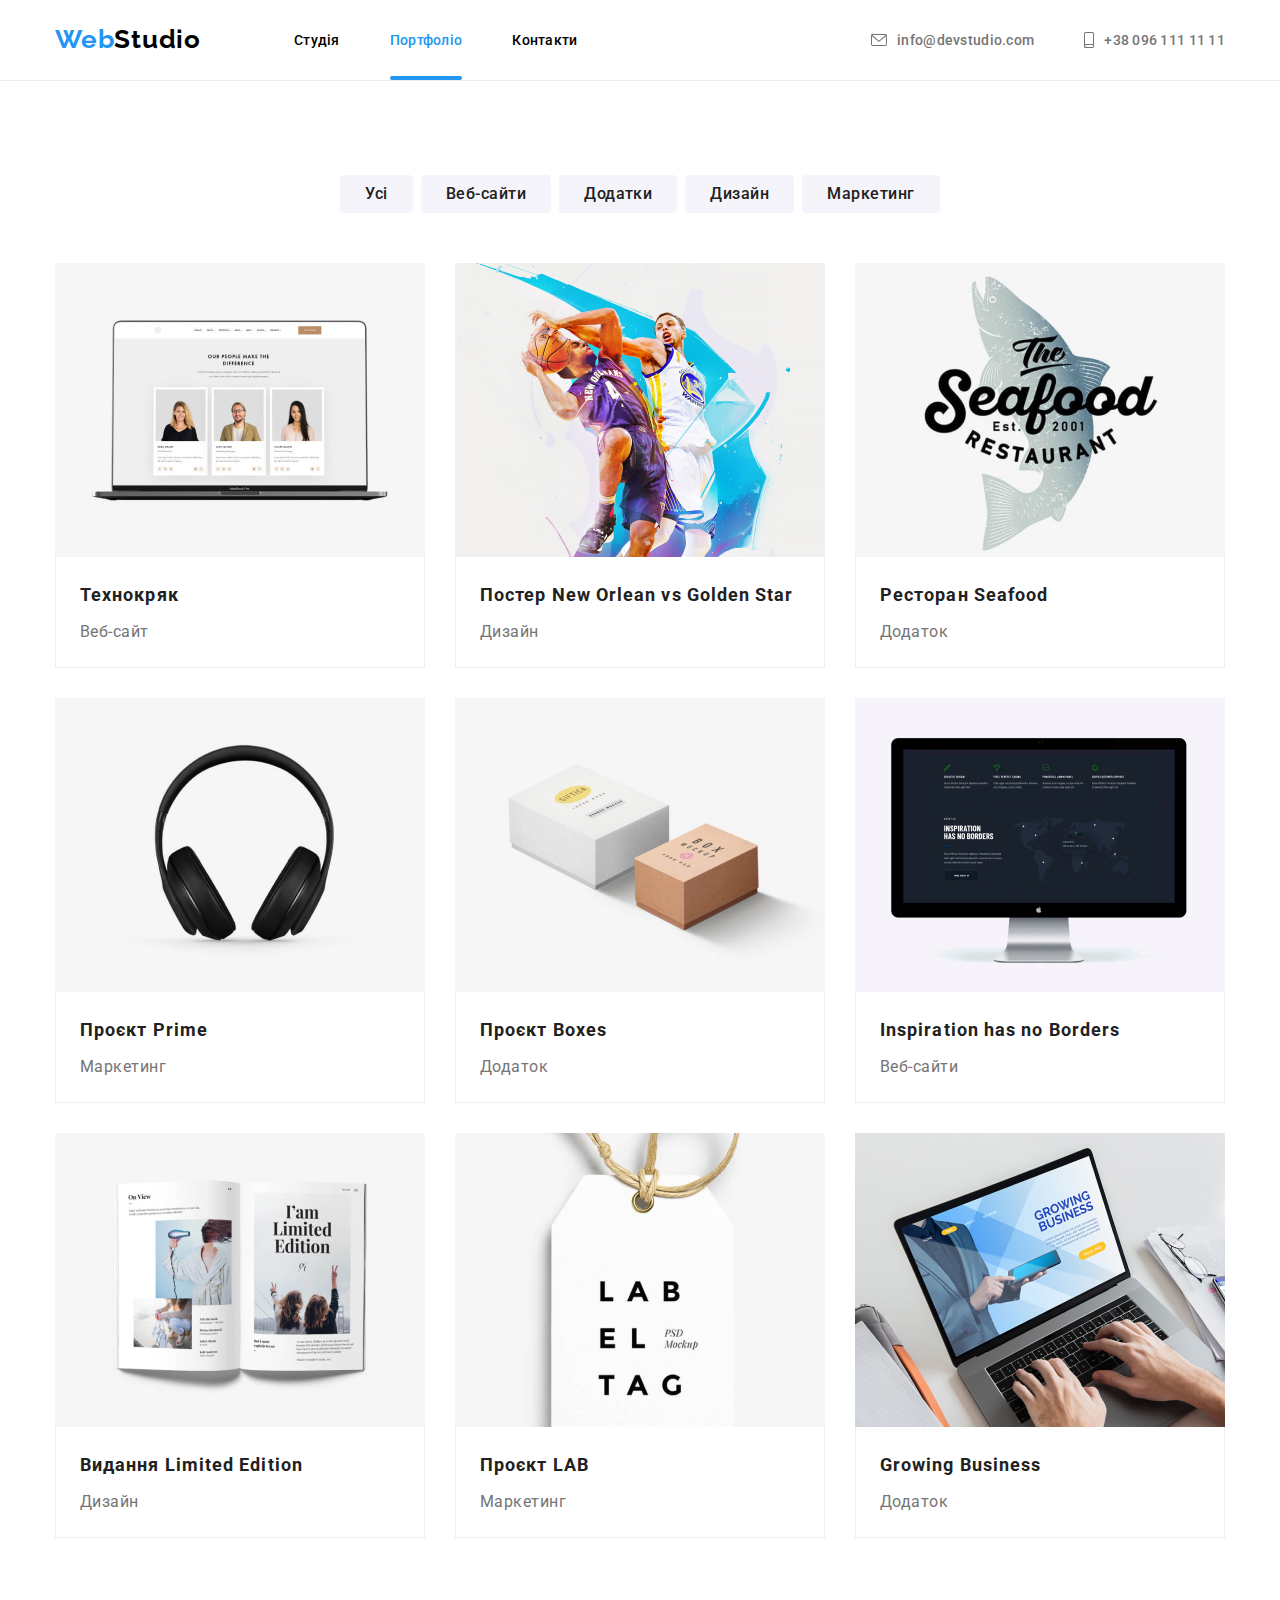
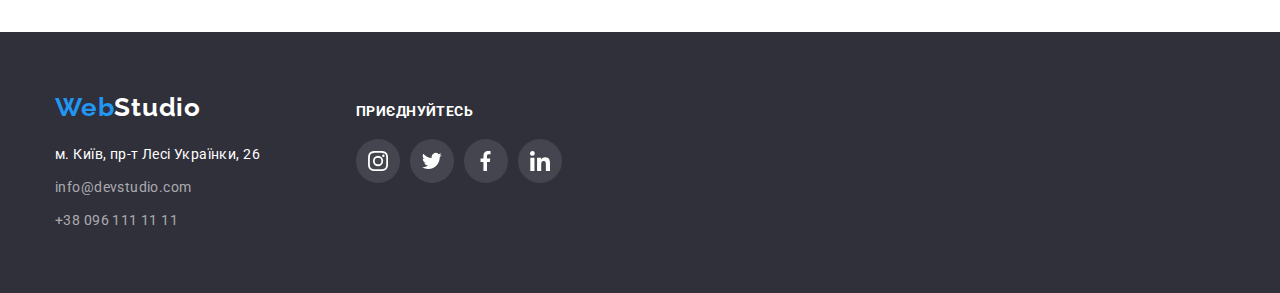
==== portfolio.html @ fac085cd "hw6 start" ====
<!DOCTYPE html>
<html lang="uk">
  <head>
    <meta charset="UTF-8" />
    <meta http-equiv="X-UA-Compatible" content="IE=edge" />
    <meta name="viewport" content="width=device-width, initial-scale=1.0" />
    <link rel="preconnect" href="https://fonts.googleapis.com" />
    <link rel="preconnect" href="https://fonts.gstatic.com" crossorigin />
    <link
      href="https://fonts.googleapis.com/css2?family=Raleway:wght@700&family=Roboto:wght@400;500;700;900&display=swap"
      rel="stylesheet"
    />
    <title>Web Studio</title>

    <link
      rel="stylesheet"
      href="./modern-normalize-main/modern-normalize.css"
    />

    <link rel="stylesheet" href="./css/styles.css" />
  </head>

  <body>
    <header class="header">
      <div class="container posstion">
        <a class="logo" href="./index.html"
          ><span class="logo-part1">Web</span
          ><span class="logo-part2">Studio</span>
        </a>

        <nav class="nav-item">
          <ul class="nav-menu">
            <li class="nav-style">
              <a class="nav-text" href="./index.html">Студія</a>
            </li>

            <li class="nav-style">
              <a class="nav-text current" href="./portfolio.html">Портфоліо</a>
            </li>

            <li class="nav-style">
              <a class="nav-text" href="./contacts">Контакти</a>
            </li>
          </ul>
        </nav>

        <!-- contacts -->
        <ul class="contacts-item">
          <li class="contacts-list">
            <a class="contacts-mail" href="mailto:info@devstudio.com">
              <svg class="icon">
                <use href="./images/icons.svg#icon-envelope"></use>
              </svg>
              info@devstudio.com
            </a>
          </li>

          <li class="contacts-list">
            <a class="contacts-fone" href="tel:+380961111111">
              <svg class="icon-f">
                <use href="./images/icons.svg#icon-smartphone"></use>
              </svg>
              +38 096 111 11 11</a
            >
          </li>
        </ul>
      </div>
    </header>

    <main>
      <section class="portfolio section">
        <div class="container">
          <!-- filter -->
          <h1 class="filter-heading">Фільтр</h1>

          <ul class="filter-buttons">
            <li class="filter-button">
              <button class="filter-btn" type="button">Усі</button>
            </li>

            <li class="filter-button">
              <button class="filter-btn" type="button">Веб-сайти</button>
            </li>

            <li class="filter-button">
              <button class="filter-btn" type="button">Додатки</button>
            </li>

            <li class="filter-button">
              <button class="filter-btn" type="button">Дизайн</button>
            </li>

            <li>
              <button class="filter-btn" type="button">Маркетинг</button>
            </li>
          </ul>

          <!-- Projects-->

          <ul class="project-items">

            
            <li class="project-item">
              <a class="project-link" href="">
                <div class="img-bloc">
                  <img
                    class="img"
                    src="./images/p1.jpg"
                    alt="Лептоп "
                    width="370"
                  />
                  <p class="overlay">
                    Ресурс пропонує комплексні пропозиції з різним рівнем
                    функціоналу та сервісів. Все це дозволить відвідувачу
                    отримати вичерпні відомості про компанію чи приватну особу.
                  </p>
                </div>

                <div class="project-border">
                  <h2 class="project-name">Технокряк</h2>
                  <p class="project-type">Веб-сайт</p>
                </div>
              </a>
            </li>

            <li class="project-item project-position">
              <a class="project-link" href="">
                <div class="img-bloc">
                  <img
                    class="img"
                    src="./images/p2.jpg"
                    alt="Дврє грають в баскетбол"
                    width="370"
                  />
                  <p class="overlay">
                    Ресурс пропонує комплексні пропозиції з різним рівнем
                    функціоналу та сервісів. Все це дозволить відвідувачу
                    отримати вичерпні відомості про компанію чи приватну особу.
                  </p>
                </div>

                <div class="project-border">
                  <h2 class="project-name">Постер New Orlean vs Golden Star</h2>
                  <p class="project-type">Дизайн</p>
                </div>
              </a>
            </li>

            <li class="project-item project-position">
              <a class="project-link" href="">
                <div class="img-bloc">
                  <img
                    class="img"
                    src="./images/p3.jpg"
                    alt="логотипe seafoot"
                    width="370"
                  />
                  <p class="overlay">
                    Ресурс пропонує комплексні пропозиції з різним рівнем
                    функціоналу та сервісів. Все це дозволить відвідувачу
                    отримати вичерпні відомості про компанію чи приватну особу.
                  </p>
                </div>

                <div class="project-border">
                  <h2 class="project-name">Ресторан Seafood</h2>
                  <p class="project-type">Додаток</p>
                </div>
              </a>
            </li>

            <li class="project-item project-position">
              <a class="project-link" href="">
                <div class="img-bloc">
                  <img
                    class="img"
                    src="./images/p4.jpg"
                    alt="Гарнітура"
                    width="370"
                  />
                  <p class="overlay">
                    Ресурс пропонує комплексні пропозиції з різним рівнем
                    функціоналу та сервісів. Все це дозволить відвідувачу
                    отримати вичерпні відомості про компанію чи приватну особу.
                  </p>
                </div>

                <div class="project-border">
                  <h2 class="project-name">Проєкт Prime</h2>
                  <p class="project-type">Маркетинг</p>
                </div>
              </a>
            </li>

            <li class="project-item project-position">
              <a class="project-link" href="">
                <div class="img-bloc">
                  <img
                    class="img"
                    src="./images/p5.jpg"
                    alt="Дві коробки"
                    width="370"
                  />
                  <p class="overlay">
                    Ресурс пропонує комплексні пропозиції з різним рівнем
                    функціоналу та сервісів. Все це дозволить відвідувачу
                    отримати вичерпні відомості про компанію чи приватну особу.
                  </p>
                </div>

                <div class="project-border">
                  <h2 class="project-name">Проєкт Boxes</h2>
                  <p class="project-type">Додаток</p>
                </div>
              </a>
            </li>

            <li class="project-item project-position">
              <a class="project-link" href="">
                <div class="img-bloc">
                  <img
                    class="img"
                    src="./images/p6.jpg"
                    alt="Дисплей"
                    width="370"
                  />
                  <p class="overlay">
                    Ресурс пропонує комплексні пропозиції з різним рівнем
                    функціоналу та сервісів. Все це дозволить відвідувачу
                    отримати вичерпні відомості про компанію чи приватну особу.
                  </p>
                </div>

                <div class="project-border">
                  <h2 class="project-name">Inspiration has no Borders</h2>
                  <p class="project-type">Веб-сайти</p>
                </div>
              </a>
            </li>

            <li class="project-item">
              <a class="project-link" href="">
                <div class="img-bloc">
                  <img
                    class="img"
                    src="./images/p7.jpg"
                    alt="Відкрита книга"
                    width="370"
                  />
                  <p class="overlay">
                    Ресурс пропонує комплексні пропозиції з різним рівнем
                    функціоналу та сервісів. Все це дозволить відвідувачу
                    отримати вичерпні відомості про компанію чи приватну особу.
                  </p>
                </div>

                <div class="project-border">
                  <h2 class="project-name">Видання Limited Edition</h2>
                  <p class="project-type">Дизайн</p>
                </div>
              </a>
            </li>

            <li class="project-item">
              <a class="project-link" href="">
                <div class="img-bloc">
                  <img
                    class="img"
                    src="./images/p8.jpg"
                    alt="Бірка"
                    width="370"
                  />
                  <p class="overlay">
                    Ресурс пропонує комплексні пропозиції з різним рівнем
                    функціоналу та сервісів. Все це дозволить відвідувачу
                    отримати вичерпні відомості про компанію чи приватну особу.
                  </p>
                </div>

                <div class="project-border">
                  <h2 class="project-name">Проєкт LAB</h2>
                  <p class="project-type">Маркетинг</p>
                </div>
              </a>
            </li>

            <li class="project-item">
              <a class="project-link" href="">
                <div class="img-bloc">
                  <img
                    class="img"
                    src="./images/p9.jpg"
                    alt="Хтось працює на лептопі"
                    width="370"
                  />

                  <p class="overlay">
                    Ресурс пропонує комплексні пропозиції з різним рівнем
                    функціоналу та сервісів. Все це дозволить відвідувачу
                    отримати вичерпні відомості про компанію чи приватну особу.
                  </p>
                </div>

                <div class="project-border">
                  <h2 class="project-name">Growing Business</h2>
                  <p class="project-type">Додаток</p>
                </div>
              </a>
            </li>
          </ul>
        </div>
      </section>
    </main>

    <footer class="footer">
      <div class="container footer-container">
        <div class="footer-items">
          <a class="logo-infoo" href="./index.html"
            ><span class="logo-f1">Web</span><span class="logo-f2">Studio</span>
          </a>

          <address class="link-addres">
            <a
              class="addres-com"
              href="https://www.google.com.ua/maps/@50.4265841,30.5361971,17z?hl=uk"
            >
              м. Київ, пр-т Лесі Українки, 26
            </a>
            <a class="contacts" href="mailto:info@devstudio.com"
              >info@devstudio.com</a
            >
            <a class="contacts" href="tel:+380961111111">+38 096 111 11 11</a>
          </address>
        </div>

        <div class="footers-social">
          <h2 class="social-header">приєднуйтесь</h2>

          <ul class="social-link">
            <li>
              <a class="link-social" href="https://www.instagram.com/">
                <svg class="footer-icon instagram">
                  <use href="./images/icons.svg#icon-instagram-2"></use>
                </svg>
              </a>
            </li>
            <li>
              <a class="link-social" href="https://www.instagram.com/">
                <svg class="footer-icon instagram">
                  <use href="./images/icons.svg#icon-twiter"></use>
                </svg>
              </a>
            </li>
            <li>
              <a class="link-social" href="https://www.instagram.com/">
                <svg class="footer-icon instagram">
                  <use href="./images/icons.svg#icon-facebook"></use>
                </svg>
              </a>
            </li>
            <li>
              <a class="link-social" href="https://www.instagram.com/">
                <svg class="footer-icon instagram">
                  <use href="./images/icons.svg#icon-linkedin-1"></use>
                </svg>
              </a>
            </li>
          </ul>
        </div>
      </div>
    </footer>
  </body>
</html>

<!-- end -->
---- css/styles.css ----
:root {
  --brand-color--: #2196f3;
  --main-color--: #ffffff;
  --description-color--: #757575;
  --backgrs-color--: #2f303a;
  --header-color--: #212121;
  --bleack-color--: #000000;
  --back-color--: #f5f4fa;
  --icon-client: #afb1b8;
  --timing: 250ms;
}

img {
  display: block;
}

body {
  font-family: "Roboto", sans-serif;
}

h1,
h2,
h3,
h4,
h5,
h6,
p {
  margin: 0;
}

ul {
  margin: 0;
  padding: 0;
  list-style: none;
}

a {
  text-decoration: none;
}

.section {
  padding: 94px 0px;
}

.container {
  margin: 0 auto;
  width: 1200px;
  padding: 0 15px;
}

/* %%%% Header %%%%%%%%%%%%%%%%%%%%%%%%%%%%%%%%%%%%%%%%%%%%%%%%%%%%% */
  .header {
    margin: 0 auto;
    border-bottom-width: 1px;
    border-bottom-style: solid;
    border-bottom-color: #ececec;
  }

  .posstion {
    display: flex;
    align-items: center;
  }

  .logo {
    font-family: Raleway;
    font-size: 26px;
    font-weight: 700;
    line-height: 1.38;
    letter-spacing: 0.03em;
    text-decoration: none;
  }

  .logo-part1 {
    color: var(--brand-color--);
  }

  .logo-part2 {
    color: var(--bleack-color--);
  }

  .nav-item {
    display: flex;
    margin-left: 93px;
  }

  .nav-menu {
    display: flex;
    gap: 50px;
    align-items: center;
    justify-content: space-between;
  }

  .nav-style {
    list-style: none;
    position: relative;
  }

  .nav-text {
    display: block;
    padding: 32px 0px;
    font-size: 14px;
    font-weight: 500;
    line-height: 1.172;
    letter-spacing: 0.02em;
    color: var(--bleack-color--);
    text-decoration: none;
    transition-property: background-color, color;
    transition-timing-function: cubic-bezier(0.4, 0, 0.2, 1);
    transition-duration: var(--timing);
  }

  .nav-text:hover,
  .nav-text:focus {
    color: var(--brand-color--);
  }

  .nav-text.current {
    color: var(--brand-color--);
  }

  .nav-text::after {
    content: "";
    position: absolute;
    bottom: 0;
    left: 0;
    display: block;
    width: 100%;
    height: 4px;
    border-radius: 4px;
    background-color: var(--brand-color--);
    opacity: 0;
    transition-property: opacity, color;
    transition-timing-function: cubic-bezier(0.4, 0, 0.2, 1);
    transition-duration: var(--timing);
  }

  .nav-text.current::after {
    opacity: 1;
  }

  .nav-text:hover::after,
  .nav-text:focus::after {
    opacity: 1;
  }

  .contacts-item {
    display: flex;
    margin-left: auto;
    gap: 50px;
  }

  .contacts-list {
    list-style: none;
    display: flex;
  }

  .contacts-mail {
    font-size: 14px;
    font-weight: 500;
    line-height: 1.172;
    letter-spacing: 0.02em;
    text-decoration: none;
    color: var(--description-color--);
    padding: 32px 0;
    display: flex;
    align-items: center;
    transition-property: color, fill;
    transition-timing-function: cubic-bezier(0.4, 0, 0.2, 1);
    transition-duration: var(--timing);
  }

  .icon {
    width: 16px;
    height: 12px;
    margin-right: 10px;
    fill: var(--description-color--);
    transition-property: color, fill;
    transition-timing-function: cubic-bezier(0.4, 0, 0.2, 1);
    transition-duration: var(--timing);
  }

  .contacts-mail:hover .icon,
  .contacts-mail:focus .icon {
    fill: var(--brand-color--);
  }

  .contacts-fone {
    font-size: 14px;
    font-weight: 500;
    line-height: 1.17;
    letter-spacing: 0.02em;
    text-decoration: none;
    color: var(--description-color--);
    padding: 32px 0;
    display: flex;
    align-items: center;
    transition-property: color;
    transition-timing-function: cubic-bezier(0.4, 0, 0.2, 1);
    transition-duration: var(--timing);
  }

  .icon-f {
    width: 10px;
    height: 16px;
    margin-right: 10px;
    fill: var(--description-color--);
  }

  .contacts-fone:focus .icon-f,
  .contacts-fone:hover .icon-f {
    fill: var(--brand-color--);
  }

  .contacts-mail:hover,
  .contacts-mail:focus,
  .contacts-fone:hover,
  .contacts-fone:focus {
    color: var(--brand-color--);
  }
/* %%%% Header end %%%%%%%%%%%%%%%%%%%%%%%%%%%%%%%%%%%%%%%%%%%%%%%%%%*/

/* %%%% MAIN content %%%%%%%%%%%%%%%%%%%%%%%%%%%%%%%%%%%%%%%%%%%%%%%%*/
  /* %%%% portfolio section %%%%%%%%%%%%%%%%%%%%%%%%%%%%%%%%%%%%%%%% */
  .hero {
    padding: 200px 0;
    margin: 0 auto;
    max-width: 1600px;
    height: 600px;
    background-color: var(--backgrs-color--);
    background-image: linear-gradient(
      to right,
      rgb(47, 48, 58, 0.4),
      rgb(47, 48, 58, 0.4)),
      url(../images/back1.jpg);
    background-repeat: no-repeat;
    background-position: center;
    background-size: cover;
  }

  .header-h1 {
    font-size: 44px;
    font-weight: 900;
    line-height: 1.36;
    letter-spacing: 0.06em;
    text-align: center;
    color: var(--main-color--);
    text-transform: uppercase;
    width: 696px;
    margin: 0 auto;
    margin-bottom: 30px;
  }

.btn-pos {
  display: flex;
}

.btn {
  color: var(--main-color--);
  font-size: 16px;
  font-weight: 700;
  line-height: 1.87;
  letter-spacing: 0.06em;
  margin: 0 auto;
  border-radius: 4px;
  border: none;
  display: block;
  padding: 10px 32px;
  background-color: var(--brand-color--);
  box-shadow: 0 4px 4px 0 rgba(0, 0, 0, 0.15);
  transition-property: background-color;
  transition-duration: var(--timing);
  transition-timing-function: cubic-bezier(0.4, 0, 0.2, 1);
}

.btn,
.filter-btn {
  cursor: pointer;
}

.btn:hover,
.btn:focus {
  background-color: #188ce8;
}

/*Features*/

.features {
  padding-bottom: 0px;
}

.text-features {
  visibility: hidden;
  height: 0;
}

.features-list {
  list-style: none;
  padding: 0;
  display: flex;
  justify-content: space-between;
}

.features-item {
  width: 270px;
}

.features-icon {
  width: 70px;
  height: 70px;
}

.icon-box-features {
  background-color: var(--back-color--);
  border-radius: 4px;
  height: 120px;
  margin-bottom: 30px;
  display: flex;
  align-items: center;
  justify-content: center;
}

.features-header {
  font-size: 14px;
  font-weight: 700;
  line-height: 1.17;
  letter-spacing: 0.03em;

  color: var(--header-color--);
  margin-bottom: 10px;
}

.features-disc {
  color: var(--description-color--);
  font-size: 14px;
  line-height: 1.71;
  letter-spacing: 0.03em;
}

/* What do we do? */
.what {
  margin: 0 auto;
}

.what-header {
  color: var(--header-color--);
  font-size: 36px;
  font-weight: 700;
  line-height: 1.17;
  letter-spacing: 0.03em;
  text-align: center;
  margin-bottom: 50px;
}

.what-list {
  padding: 0px;
  list-style: none;
  display: flex;
  justify-content: space-between;
  padding-top: 0px;
}

.img-label {
  position: relative;
}

.label {
  display: block;
  width: 100%;
  font-size: 14px;
  text-transform: uppercase;
  font-weight: 700;
  line-height: 1.17;
  text-align: center;
  letter-spacing: 00.03em;
  background-color: rgba(47, 48, 58, 0.8);
  color: var(--main-color--);
  padding: 27px 0px;
  position: absolute;
  left: 0;
  bottom: 0;
}

/* our-teams */

.our-teams {
  background-color: var(--back-color--);
  margin: 0 auto;
}

.teams-header {
  font-size: 36px;
  font-weight: 700;
  line-height: 1.17;
  letter-spacing: 0.03em;
  text-align: center;
  color: var(--header-color--);
  margin-bottom: 50px;
}

.team-list {
  list-style: none;
  padding: 0;
  display: flex;
  justify-content: space-between;
}

.person-name {
  color: var(--header-color--);
  font-size: 16px;
  font-weight: 500;
  line-height: 1.171;
  letter-spacing: 0.03em;
  text-align: center;
}

.list-item {
  width: 270px;
  border-radius: 4px;
  background: #ffffff;
  display: block;
  box-shadow: 0px 2px 1px 0px rgba(0, 0, 0, 0.2),
    0px 1px 1px 0px rgba(0, 0, 0, 0.14), 0px 1px 3px 0px rgba(0, 0, 0, 0.12);
}

.team-wrapper {
  padding: 30px 0;
}

.tech {
  color: var(--description-color--);
  font-size: 16px;
  line-height: 1.18;
  letter-spacing: 0.03em;
  text-align: center;
  margin-top: 10px;
}

.social-links {
  display: flex;
  justify-content: center;
  gap: 10px;
  height: 44px;
  padding-left: 32px;
  padding-right: 32px;
  margin-top: 16px;
  cursor: pointer;
}

.link-social {
  display: flex;
  width: 44px;
  height: 44px;
  align-items: center;
  justify-content: center;
  border-radius: 50%;
  transition-property: background-color;
  transition-duration: var(--timing);
  transition-timing-function: cubic-bezier(0.4, 0, 0.2, 1);
}


.social-icon {
  width: 20px;
  height: 20px;
  fill: var(--icon-client);
  transition-property: fill;
  transition-duration: var(--timing);
  transition-timing-function: cubic-bezier(0.4, 0, 0.2, 1);
}

.link-social:hover,
.link-social:focus {
  background-color: var(--brand-color--);
}

.link-social:hover .social-icon,
.link-social:focus .social-icon {
  fill: var(--main-color--);
}

/* customers */

.кegular-customers {
  margin: 0 auto;
}

.customers-header {
  font-size: 36px;
  line-height: 1.16;
  color: var(--header-color--);
  text-align: center;
  margin-bottom: 50px;
}

.customers {
  display: flex;
  gap: 30px;
}

.client {
  width: 170px;
  height: 92px;
}

.client-website {
  display: flex;
  align-items: center;
  justify-content: center;
  width: 100%;
  height: 100%;
  border: 1px solid var(--icon-client);
  border-radius: 4px;
  transition-property: border;
  transition-duration: var(--timing);
  transition-timing-function: cubic-bezier(0.4, 0, 0.2, 1);
}

.client-icon {
  width: 106px;
  height: 60px;
  fill: var(--icon-client);
  transition-property:  fill;
  transition-duration: var(--timing);
  transition-timing-function: cubic-bezier(0.4, 0, 0.2, 1);
}

.client-website:hover,
.client-website:focus {
  border-color: var(--brand-color--);
  fill: currentColor;
}

.client-website:hover .client-icon,
.client-website:focus .client-icon {
  fill: var(--brand-color--);
}

/* footer */
.footer {
  background-color: var(--backgrs-color--);
  margin: 0 auto;
  padding: 60px 0px;
}

.footer-container {
  display: flex;
  align-items: baseline;
}

.logo-infoo {
  font-family: Raleway;
  font-size: 26px;
  font-weight: 700;
  line-height: 1.192;
  letter-spacing: 0.03em;
  text-decoration: none;
}

.logo-f1 {
  color: var(--brand-color--);
}

.logo-f2 {
  color: var(--main-color--);
}

.link-addres {
  font-style: normal;
  display: flex;
  flex-direction: column;
  gap: 9px;
  margin-top: 20px;
  position: relative;
  
}

.addres-com {
  color: var(--main-color--);
  font-size: 14px;
  line-height: 1.71;
  letter-spacing: 0.03em;
  text-decoration: none;
  width: 231px;
  transition-property: color;
  transition-timing-function: cubic-bezier(0.4, 0, 0.2, 1);
  transition-duration: var(--timing);
}

.contacts {
  font-size: 14px;
  line-height: 1.71;
  letter-spacing: 0.03em;
  text-decoration: none;
  color: #ffffff99;
  transition-property: color;
  transition-timing-function: cubic-bezier(0.4, 0, 0.2, 1);
  transition-duration: var(--timing);
}

.addres-com:hover,
.addres-com:focus,
.contacts:hover,
.contacts:focus {
  color: var(--brand-color--);
}

.footers-social {
  margin-left: 70px;
}

.social-header {
  font-size: 14px;
  line-height: 1.17;
  color: var(--main-color--);
  letter-spacing: 0.03em;
  text-transform: uppercase;
}

.social-link {
  display: flex;
  margin-top: 20px;
  gap: 10px;
}

.link-social {
  background-color: rgba(255, 255, 255, 0.1);
}

.footer-icon {
  fill: #fff;
  width: 20px;
  height: 20px;
}

/* portfolio */
.portfolio {
  margin: 0 auto;
}

.filter-heading {
  visibility: hidden;
  height: 0;
}

.filter-buttons,
.project-items {
  list-style: none;
  padding: 0px;
}

.filter-buttons {
  display: flex;
  justify-content: center;
  margin-bottom: 50px;
}

.filter-button {
  margin-right: 8px;
}

.filter-btn {
  background-color: var(--back-color--);
  font-size: 16px;
  font-weight: 500;
  line-height: 1.62;
  letter-spacing: 0.03em;
  text-align: center;
  color: var(--header-color--);
  border: none;
  border-radius: 4px;
  padding: 6px 25px;
  transition-property: background-color, box-shadow, color;
  transition-duration: var(--timing);
  transition-timing-function: cubic-bezier(0.4, 0, 0.2, 1);
}

.filter-btn:hover,
.filter-btn:focus {
  background-color: var(--brand-color--);
  color: var(--main-color--);
  box-shadow: 0px 3px 1px rgba(0, 0, 0, 0.1), 0px 1px 2px rgba(0, 0, 0, 0.08), 0px 2px 2px rgba(0, 0, 0, 0.12);
  border-radius: 4px;
}

.project-items {
  display: flex;
  flex-wrap: wrap;
  gap: 30px;
  
}

.project-link{
  display: block;
}


.project-item {
  width: 370px;
}

.img-bloc {
  position: relative;
  overflow: hidden;
}

.overlay {
  position: absolute;
  left: 0;
  bottom: 0;
  width: 100%;
  height: 100%;
  background-color: rgba(33, 150, 243, 0.9);
  padding: 63px 24px;
  font-size: 18px;
  line-height: 1.56;
  letter-spacing: 0.03em;
  color: var(--main-color--);
  transform: translateY(100%);
  transition-property: transform, color;
  transition-duration: var(--timing);
}

.project-link:hover,
.project-link:focus {
 box-shadow: 1px 4px 6px 0px rgba(0, 0, 0, 0.16),
  0 4px 4px 0 rgba(0, 0, 0, 0.06), 0 1px 1px 0 rgba(0, 0, 0, 0.12);
}

.project-link:hover .overlay,
.project-link:focus .overlay{
  transform: translateY(0);
}

.project-border {
  border: 1px solid #eeeeee;
  border-top: none;
  padding: 20px 24px;
  
}

.project-name {
  font-size: 18px;
  font-weight: 700;
  line-height: 2;
  letter-spacing: 0.06em;
  color: var(--header-color--);
}

.project-type {
  font-size: 16px;
  line-height: 1.87;
  letter-spacing: 0.03em;
  color: var(--description-color--);
  margin-top: 4px;
}

/* modal section */

.backdrop {
  position: fixed;
  top: 0;
  left: 0;
  width: 100%;
  height: 100%;
  background-color: rgba(0, 0, 0, 0.2);
  border-radius: 4px;
  transition-property: scale;
  opacity: 1;
  transition: transform 400ms ease-in-out 200ms, opacity 400ms ease-in-out 200ms;
  z-index: 10;
}

.backdrop.is-hidden {
  pointer-events: none;
  visibility: hidden;
  opacity: 0;
}

.backdrop.is-hidden.modal {
  position: relative;
}

.modal {
  position: absolute;
  top: 50%;
  left: 50%;
  transform: translateX(-50%) translateY(-50%);
  width: 528px;
  height: 581px;
  background-color: var(--main-color--);
  border-radius: 1px;
}

.modal-button {
  padding: 0;
  position: absolute;
  top: 8px;
  right: 8px;

  width: 30px;
  height: 30px;
  display: flex;
  align-items: center;
  justify-content: center;
  border-radius: 50%;
  border: 1px solid rgba(0, 0, 0, 0.1);
  background-color: transparent;
  cursor: pointer;
}

.modal-button-icon {
  

}
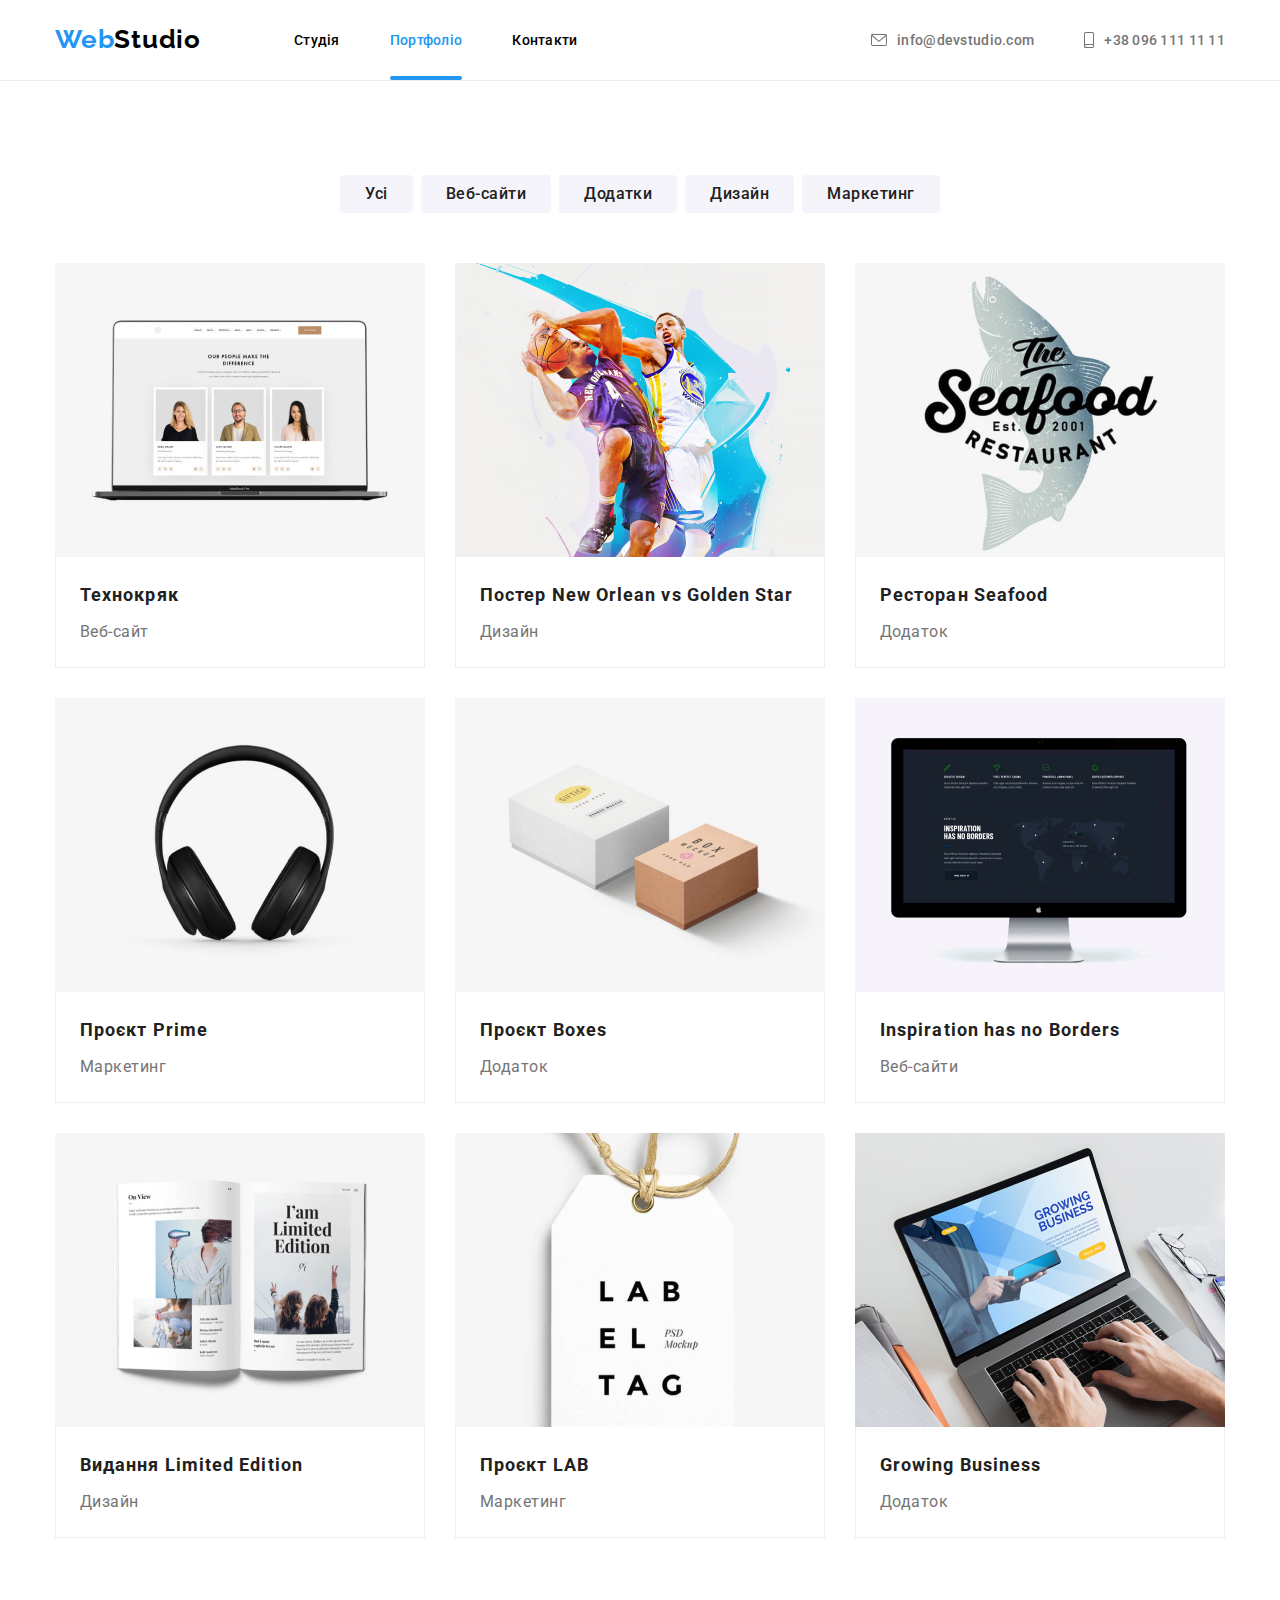
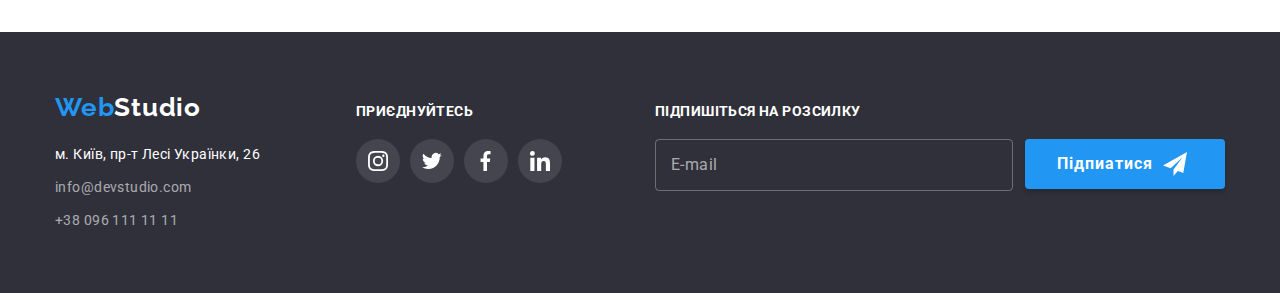
==== commit 4d834e20: "HW-6 done" ====
--- a/portfolio.html
+++ b/portfolio.html
@@ -98,8 +98,6 @@
           <!-- Projects-->
 
           <ul class="project-items">
-
-            
             <li class="project-item">
               <a class="project-link" href="">
                 <div class="img-bloc">
@@ -338,34 +336,55 @@
 
           <ul class="social-link">
             <li>
-              <a class="link-social" href="https://www.instagram.com/">
+              <a class="link-social" href="https://www.instagram.com">
                 <svg class="footer-icon instagram">
                   <use href="./images/icons.svg#icon-instagram-2"></use>
                 </svg>
               </a>
             </li>
             <li>
-              <a class="link-social" href="https://www.instagram.com/">
+              <a class="link-social" href="https://twitter.com">
                 <svg class="footer-icon instagram">
                   <use href="./images/icons.svg#icon-twiter"></use>
                 </svg>
               </a>
             </li>
             <li>
-              <a class="link-social" href="https://www.instagram.com/">
+              <a class="link-social" href="https://www.facebook.com">
                 <svg class="footer-icon instagram">
                   <use href="./images/icons.svg#icon-facebook"></use>
                 </svg>
               </a>
             </li>
             <li>
-              <a class="link-social" href="https://www.instagram.com/">
+              <a class="link-social" href="https://www.linkedin.com">
                 <svg class="footer-icon instagram">
                   <use href="./images/icons.svg#icon-linkedin-1"></use>
                 </svg>
               </a>
             </li>
           </ul>
+        </div>
+
+        <!-- subscribe  -->
+        <div class="subscribe">
+          <h2 class="subscribe-siпature">підпишіться на розсилку</h2>
+
+          <form class="form__mail" name="form__mail">
+            <input
+              class="subscribe_field"
+              name="email"
+              type="email"
+              placeholder="E-mail"
+            />
+
+            <button class="btn btn_footer" type="submit">
+              Підпиатися
+              <svg class="btn-icon" width="24px" height="24px">
+                <use href="./images/icons.svg#icon-icon-send"></use>
+              </svg>
+            </button>
+          </form>
         </div>
       </div>
     </footer>
--- a/css/styles.css
+++ b/css/styles.css
@@ -49,206 +49,207 @@
 }
 
 /* %%%% Header %%%%%%%%%%%%%%%%%%%%%%%%%%%%%%%%%%%%%%%%%%%%%%%%%%%%% */
-  .header {
-    margin: 0 auto;
-    border-bottom-width: 1px;
-    border-bottom-style: solid;
-    border-bottom-color: #ececec;
-  }
-
-  .posstion {
-    display: flex;
-    align-items: center;
-  }
-
-  .logo {
-    font-family: Raleway;
-    font-size: 26px;
-    font-weight: 700;
-    line-height: 1.38;
-    letter-spacing: 0.03em;
-    text-decoration: none;
-  }
-
-  .logo-part1 {
-    color: var(--brand-color--);
-  }
-
-  .logo-part2 {
-    color: var(--bleack-color--);
-  }
-
-  .nav-item {
-    display: flex;
-    margin-left: 93px;
-  }
-
-  .nav-menu {
-    display: flex;
-    gap: 50px;
-    align-items: center;
-    justify-content: space-between;
-  }
-
-  .nav-style {
-    list-style: none;
-    position: relative;
-  }
-
-  .nav-text {
-    display: block;
-    padding: 32px 0px;
-    font-size: 14px;
-    font-weight: 500;
-    line-height: 1.172;
-    letter-spacing: 0.02em;
-    color: var(--bleack-color--);
-    text-decoration: none;
-    transition-property: background-color, color;
-    transition-timing-function: cubic-bezier(0.4, 0, 0.2, 1);
-    transition-duration: var(--timing);
-  }
-
-  .nav-text:hover,
-  .nav-text:focus {
-    color: var(--brand-color--);
-  }
-
-  .nav-text.current {
-    color: var(--brand-color--);
-  }
-
-  .nav-text::after {
-    content: "";
-    position: absolute;
-    bottom: 0;
-    left: 0;
-    display: block;
-    width: 100%;
-    height: 4px;
-    border-radius: 4px;
-    background-color: var(--brand-color--);
-    opacity: 0;
-    transition-property: opacity, color;
-    transition-timing-function: cubic-bezier(0.4, 0, 0.2, 1);
-    transition-duration: var(--timing);
-  }
-
-  .nav-text.current::after {
-    opacity: 1;
-  }
-
-  .nav-text:hover::after,
-  .nav-text:focus::after {
-    opacity: 1;
-  }
-
-  .contacts-item {
-    display: flex;
-    margin-left: auto;
-    gap: 50px;
-  }
-
-  .contacts-list {
-    list-style: none;
-    display: flex;
-  }
-
-  .contacts-mail {
-    font-size: 14px;
-    font-weight: 500;
-    line-height: 1.172;
-    letter-spacing: 0.02em;
-    text-decoration: none;
-    color: var(--description-color--);
-    padding: 32px 0;
-    display: flex;
-    align-items: center;
-    transition-property: color, fill;
-    transition-timing-function: cubic-bezier(0.4, 0, 0.2, 1);
-    transition-duration: var(--timing);
-  }
-
-  .icon {
-    width: 16px;
-    height: 12px;
-    margin-right: 10px;
-    fill: var(--description-color--);
-    transition-property: color, fill;
-    transition-timing-function: cubic-bezier(0.4, 0, 0.2, 1);
-    transition-duration: var(--timing);
-  }
-
-  .contacts-mail:hover .icon,
-  .contacts-mail:focus .icon {
-    fill: var(--brand-color--);
-  }
-
-  .contacts-fone {
-    font-size: 14px;
-    font-weight: 500;
-    line-height: 1.17;
-    letter-spacing: 0.02em;
-    text-decoration: none;
-    color: var(--description-color--);
-    padding: 32px 0;
-    display: flex;
-    align-items: center;
-    transition-property: color;
-    transition-timing-function: cubic-bezier(0.4, 0, 0.2, 1);
-    transition-duration: var(--timing);
-  }
-
-  .icon-f {
-    width: 10px;
-    height: 16px;
-    margin-right: 10px;
-    fill: var(--description-color--);
-  }
-
-  .contacts-fone:focus .icon-f,
-  .contacts-fone:hover .icon-f {
-    fill: var(--brand-color--);
-  }
-
-  .contacts-mail:hover,
-  .contacts-mail:focus,
-  .contacts-fone:hover,
-  .contacts-fone:focus {
-    color: var(--brand-color--);
-  }
+.header {
+  margin: 0 auto;
+  border-bottom-width: 1px;
+  border-bottom-style: solid;
+  border-bottom-color: #ececec;
+}
+
+.posstion {
+  display: flex;
+  align-items: center;
+}
+
+.logo {
+  font-family: Raleway;
+  font-size: 26px;
+  font-weight: 700;
+  line-height: 1.38;
+  letter-spacing: 0.03em;
+  text-decoration: none;
+}
+
+.logo-part1 {
+  color: var(--brand-color--);
+}
+
+.logo-part2 {
+  color: var(--bleack-color--);
+}
+
+.nav-item {
+  display: flex;
+  margin-left: 93px;
+}
+
+.nav-menu {
+  display: flex;
+  gap: 50px;
+  align-items: center;
+  justify-content: space-between;
+}
+
+.nav-style {
+  list-style: none;
+  position: relative;
+}
+
+.nav-text {
+  display: block;
+  padding: 32px 0px;
+  font-size: 14px;
+  font-weight: 500;
+  line-height: 1.172;
+  letter-spacing: 0.02em;
+  color: var(--bleack-color--);
+  text-decoration: none;
+  transition-property: background-color, color;
+  transition-timing-function: cubic-bezier(0.4, 0, 0.2, 1);
+  transition-duration: var(--timing);
+}
+
+.nav-text:hover,
+.nav-text:focus {
+  color: var(--brand-color--);
+}
+
+.nav-text.current {
+  color: var(--brand-color--);
+}
+
+.nav-text::after {
+  content: "";
+  position: absolute;
+  bottom: 0;
+  left: 0;
+  display: block;
+  width: 100%;
+  height: 4px;
+  border-radius: 4px;
+  background-color: var(--brand-color--);
+  opacity: 0;
+  transition-property: opacity, color;
+  transition-timing-function: cubic-bezier(0.4, 0, 0.2, 1);
+  transition-duration: var(--timing);
+}
+
+.nav-text.current::after {
+  opacity: 1;
+}
+
+.nav-text:hover::after,
+.nav-text:focus::after {
+  opacity: 1;
+}
+
+.contacts-item {
+  display: flex;
+  margin-left: auto;
+  gap: 50px;
+}
+
+.contacts-list {
+  list-style: none;
+  display: flex;
+}
+
+.contacts-mail {
+  font-size: 14px;
+  font-weight: 500;
+  line-height: 1.172;
+  letter-spacing: 0.02em;
+  text-decoration: none;
+  color: var(--description-color--);
+  padding: 32px 0;
+  display: flex;
+  align-items: center;
+  transition-property: color, fill;
+  transition-timing-function: cubic-bezier(0.4, 0, 0.2, 1);
+  transition-duration: var(--timing);
+}
+
+.icon {
+  width: 16px;
+  height: 12px;
+  margin-right: 10px;
+  fill: var(--description-color--);
+  transition-property: color, fill;
+  transition-timing-function: cubic-bezier(0.4, 0, 0.2, 1);
+  transition-duration: var(--timing);
+}
+
+.contacts-mail:hover .icon,
+.contacts-mail:focus .icon {
+  fill: var(--brand-color--);
+}
+
+.contacts-fone {
+  font-size: 14px;
+  font-weight: 500;
+  line-height: 1.17;
+  letter-spacing: 0.02em;
+  text-decoration: none;
+  color: var(--description-color--);
+  padding: 32px 0;
+  display: flex;
+  align-items: center;
+  transition-property: color;
+  transition-timing-function: cubic-bezier(0.4, 0, 0.2, 1);
+  transition-duration: var(--timing);
+}
+
+.icon-f {
+  width: 10px;
+  height: 16px;
+  margin-right: 10px;
+  fill: var(--description-color--);
+}
+
+.contacts-fone:focus .icon-f,
+.contacts-fone:hover .icon-f {
+  fill: var(--brand-color--);
+}
+
+.contacts-mail:hover,
+.contacts-mail:focus,
+.contacts-fone:hover,
+.contacts-fone:focus {
+  color: var(--brand-color--);
+}
 /* %%%% Header end %%%%%%%%%%%%%%%%%%%%%%%%%%%%%%%%%%%%%%%%%%%%%%%%%%*/
 
 /* %%%% MAIN content %%%%%%%%%%%%%%%%%%%%%%%%%%%%%%%%%%%%%%%%%%%%%%%%*/
-  /* %%%% portfolio section %%%%%%%%%%%%%%%%%%%%%%%%%%%%%%%%%%%%%%%% */
-  .hero {
-    padding: 200px 0;
-    margin: 0 auto;
-    max-width: 1600px;
-    height: 600px;
-    background-color: var(--backgrs-color--);
-    background-image: linear-gradient(
+/* %%%% portfolio section %%%%%%%%%%%%%%%%%%%%%%%%%%%%%%%%%%%%%%%% */
+.hero {
+  padding: 200px 0;
+  margin: 0 auto;
+  max-width: 1600px;
+  height: 600px;
+  background-color: var(--backgrs-color--);
+  background-image: linear-gradient(
       to right,
       rgb(47, 48, 58, 0.4),
-      rgb(47, 48, 58, 0.4)),
-      url(../images/back1.jpg);
-    background-repeat: no-repeat;
-    background-position: center;
-    background-size: cover;
-  }
-
-  .header-h1 {
-    font-size: 44px;
-    font-weight: 900;
-    line-height: 1.36;
-    letter-spacing: 0.06em;
-    text-align: center;
-    color: var(--main-color--);
-    text-transform: uppercase;
-    width: 696px;
-    margin: 0 auto;
-    margin-bottom: 30px;
-  }
+      rgb(47, 48, 58, 0.4)
+    ),
+    url(../images/back1.jpg);
+  background-repeat: no-repeat;
+  background-position: center;
+  background-size: cover;
+}
+
+.header-h1 {
+  font-size: 44px;
+  font-weight: 900;
+  line-height: 1.36;
+  letter-spacing: 0.06em;
+  text-align: center;
+  color: var(--main-color--);
+  text-transform: uppercase;
+  width: 696px;
+  margin: 0 auto;
+  margin-bottom: 30px;
+}
 
 .btn-pos {
   display: flex;
@@ -458,7 +459,6 @@
   transition-timing-function: cubic-bezier(0.4, 0, 0.2, 1);
 }
 
-
 .social-icon {
   width: 20px;
   height: 20px;
@@ -519,7 +519,7 @@
   width: 106px;
   height: 60px;
   fill: var(--icon-client);
-  transition-property:  fill;
+  transition-property: fill;
   transition-duration: var(--timing);
   transition-timing-function: cubic-bezier(0.4, 0, 0.2, 1);
 }
@@ -535,7 +535,7 @@
   fill: var(--brand-color--);
 }
 
-/* footer */
+/* %%%% footer %%%%%%%%%%%%%%%%%%%%%%%%%%%%%%%%%%%%%%%%%%%%%%%%%%%%%%%%%%%%%%%%%%*/
 .footer {
   background-color: var(--backgrs-color--);
   margin: 0 auto;
@@ -571,7 +571,6 @@
   gap: 9px;
   margin-top: 20px;
   position: relative;
-  
 }
 
 .addres-com {
@@ -632,7 +631,70 @@
   height: 20px;
 }
 
-/* portfolio */
+/* %%%% subscribe  in footer  %%%%% */
+
+.subscribe {
+  margin-left: 93px;
+  width: 100%;
+}
+
+.subscribe-siпature {
+  font-size: 14px;
+  line-height: 1.17;
+  color: var(--main-color--);
+  letter-spacing: 0.03em;
+  text-transform: uppercase;
+}
+
+.form__mail {
+  display: flex;
+  margin-top: 20px;
+}
+
+.subscribe_field {
+  padding: 15px;
+
+  background-color: inherit;
+  border: 1px solid rgba(255, 255, 255, 0.3);
+  color: var(--main-color--);
+  border-radius: 4px;
+  width: 358px;
+  font-size: 16px;
+  line-height: 1.25;
+  letter-spacing: 0.03em;
+  transition-property: border-color;
+  transition-timing-function: cubic-bezier(0.4, 0, 0.2, 1);
+  transition-duration: var(--timing);
+}
+
+.subscribe_field:focus {
+  border-color: var(--brand-color--);
+  background: linear-gradient(
+      0deg,
+      rgba(33, 150, 243, 0),
+      rgba(33, 150, 243, 0)
+    ),
+    linear-gradient(0deg, rgba(255, 255, 255, 0.3), rgba(255, 255, 255, 0.3));
+}
+
+.subscribe_field::placeholder {
+  color: rgba(255, 255, 255, 0.6);
+}
+
+.btn_footer {
+  display: flex;
+  align-items: center;
+  margin-left: 12px;
+  width: 200px;
+  height: 50px;
+}
+
+.btn-icon {
+  margin-left: 10px;
+}
+/* %%%% footer end %%%%%%%%%%%%%%%%%%%%%%%%%%%%%%%%%%%%%%%%%%%%%%%%%%%%%%%%%%%%%% */
+
+/* %%%% portfolio %%%%%%%%%%%%%%%%%%%%%%%%%%%%%%%%%%%%%%%%%%%%%% */
 .portfolio {
   margin: 0 auto;
 }
@@ -678,7 +740,8 @@
 .filter-btn:focus {
   background-color: var(--brand-color--);
   color: var(--main-color--);
-  box-shadow: 0px 3px 1px rgba(0, 0, 0, 0.1), 0px 1px 2px rgba(0, 0, 0, 0.08), 0px 2px 2px rgba(0, 0, 0, 0.12);
+  box-shadow: 0px 3px 1px rgba(0, 0, 0, 0.1), 0px 1px 2px rgba(0, 0, 0, 0.08),
+    0px 2px 2px rgba(0, 0, 0, 0.12);
   border-radius: 4px;
 }
 
@@ -686,13 +749,11 @@
   display: flex;
   flex-wrap: wrap;
   gap: 30px;
-  
-}
-
-.project-link{
+}
+
+.project-link {
   display: block;
 }
-
 
 .project-item {
   width: 370px;
@@ -722,12 +783,12 @@
 
 .project-link:hover,
 .project-link:focus {
- box-shadow: 1px 4px 6px 0px rgba(0, 0, 0, 0.16),
-  0 4px 4px 0 rgba(0, 0, 0, 0.06), 0 1px 1px 0 rgba(0, 0, 0, 0.12);
+  box-shadow: 1px 4px 6px 0px rgba(0, 0, 0, 0.16),
+    0 4px 4px 0 rgba(0, 0, 0, 0.06), 0 1px 1px 0 rgba(0, 0, 0, 0.12);
 }
 
 .project-link:hover .overlay,
-.project-link:focus .overlay{
+.project-link:focus .overlay {
   transform: translateY(0);
 }
 
@@ -735,7 +796,6 @@
   border: 1px solid #eeeeee;
   border-top: none;
   padding: 20px 24px;
-  
 }
 
 .project-name {
@@ -754,7 +814,7 @@
   margin-top: 4px;
 }
 
-/* modal section */
+/* %%%% modal section %%%%%%%%%%%%%%%%%%%%%%%*/
 
 .backdrop {
   position: fixed;
@@ -788,7 +848,7 @@
   width: 528px;
   height: 581px;
   background-color: var(--main-color--);
-  border-radius: 1px;
+  border-radius: 4px;
 }
 
 .modal-button {
@@ -796,7 +856,6 @@
   position: absolute;
   top: 8px;
   right: 8px;
-
   width: 30px;
   height: 30px;
   display: flex;
@@ -809,6 +868,144 @@
 }
 
 .modal-button-icon {
-  
-
-}
+  transition-property: fill;
+  transition-duration: var(--timing);
+  transition-timing-function: cubic-bezier(0.4, 0, 0.2, 1);
+}
+
+.modal-button:hover .modal-button-icon {
+  fill: var(--brand-color--);
+}
+
+.subscribe-form {
+  padding: 40px;
+}
+
+.form-heder {
+  display: block;
+  font-weight: 700;
+  font-size: 20px;
+  line-height: 1.15;
+  text-align: center;
+  letter-spacing: 0.03em;
+  color: #212121;
+  margin-bottom: 12px;
+}
+
+.input-lab {
+  display: block;
+  margin-bottom: 10px;
+  position: relative;
+}
+
+.input-lb {
+  display: block;
+  font-style: normal;
+  font-size: 12px;
+  line-height: 1.16;
+  letter-spacing: 0.01em;
+  color: var(--description-color--);
+  padding-bottom: 4px;
+}
+
+.input-style {
+  width: 100%;
+  height: 40px;
+  border-radius: 4px;
+  outline: none;
+  border: 1px solid rgba(33, 33, 33, 0.2);
+  padding-left: 40px;
+  padding-right: 40px;
+  transition-property: border-color;
+  transition-duration: var(--timing);
+  transition-timing-function: cubic-bezier(0.4, 0, 0.2, 1);
+}
+
+.form-icon {
+  position: absolute;
+  left: 12px;
+  bottom: 11px;
+  transition-property: fill;
+  transition-duration: var(--timing);
+  transition-timing-function: cubic-bezier(0.4, 0, 0.2, 1);
+}
+
+.input-style:focus {
+  border-color: var(--brand-color--);
+}
+
+.input-style:focus + .form-icon {
+  fill: var(--brand-color--);
+}
+
+.label-comment {
+  display: block;
+  margin-bottom: 20px;
+}
+
+.texteria {
+  height: 120px;
+  resize: none;
+  padding: 12px 16px;
+
+  position: absolute;
+  font-size: 12px;
+  line-height: 1.16;
+  letter-spacing: 0.01em;
+  /* color: rgba(117, 117, 117, 1); */
+
+  position: relative;
+  transition-property: border-color;
+  transition-duration: var(--timing);
+  transition-timing-function: cubic-bezier(0.4, 0, 0.2, 1);
+}
+
+.texteria:focus {
+  border-color: var(--brand-color--);
+}
+
+.check-lb {
+  font-size: 14px;
+  line-height: 1.71Q;
+  letter-spacing: 0.03em;
+  color: #757575;
+}
+
+.form-checkbox {
+  visibility: hidden;
+  height: 0;
+}
+
+.form-checkbox:checked + .check-icon .icon-uncheck {
+  opacity: 0;
+  fill: var(--brand-color--);
+}
+
+.icon-check {
+  opacity: 0;
+}
+.form-checkbox:checked + .check-icon .icon-check {
+  opacity: 1;
+}
+
+.agree {
+  text-align: center;
+  color: var(--brand-color--);
+  text-decoration: underline;
+  text-underline-position: under;
+  margin-bottom: 30px;
+}
+
+.agree-lab {
+  display: flex;
+  align-items: center;
+  justify-content: center;
+  padding-bottom: 30px;
+  text-align: center;
+  gap: 8px;
+  user-select: none;
+}
+
+.modal-btn {
+  padding: 10px 52px;
+}
